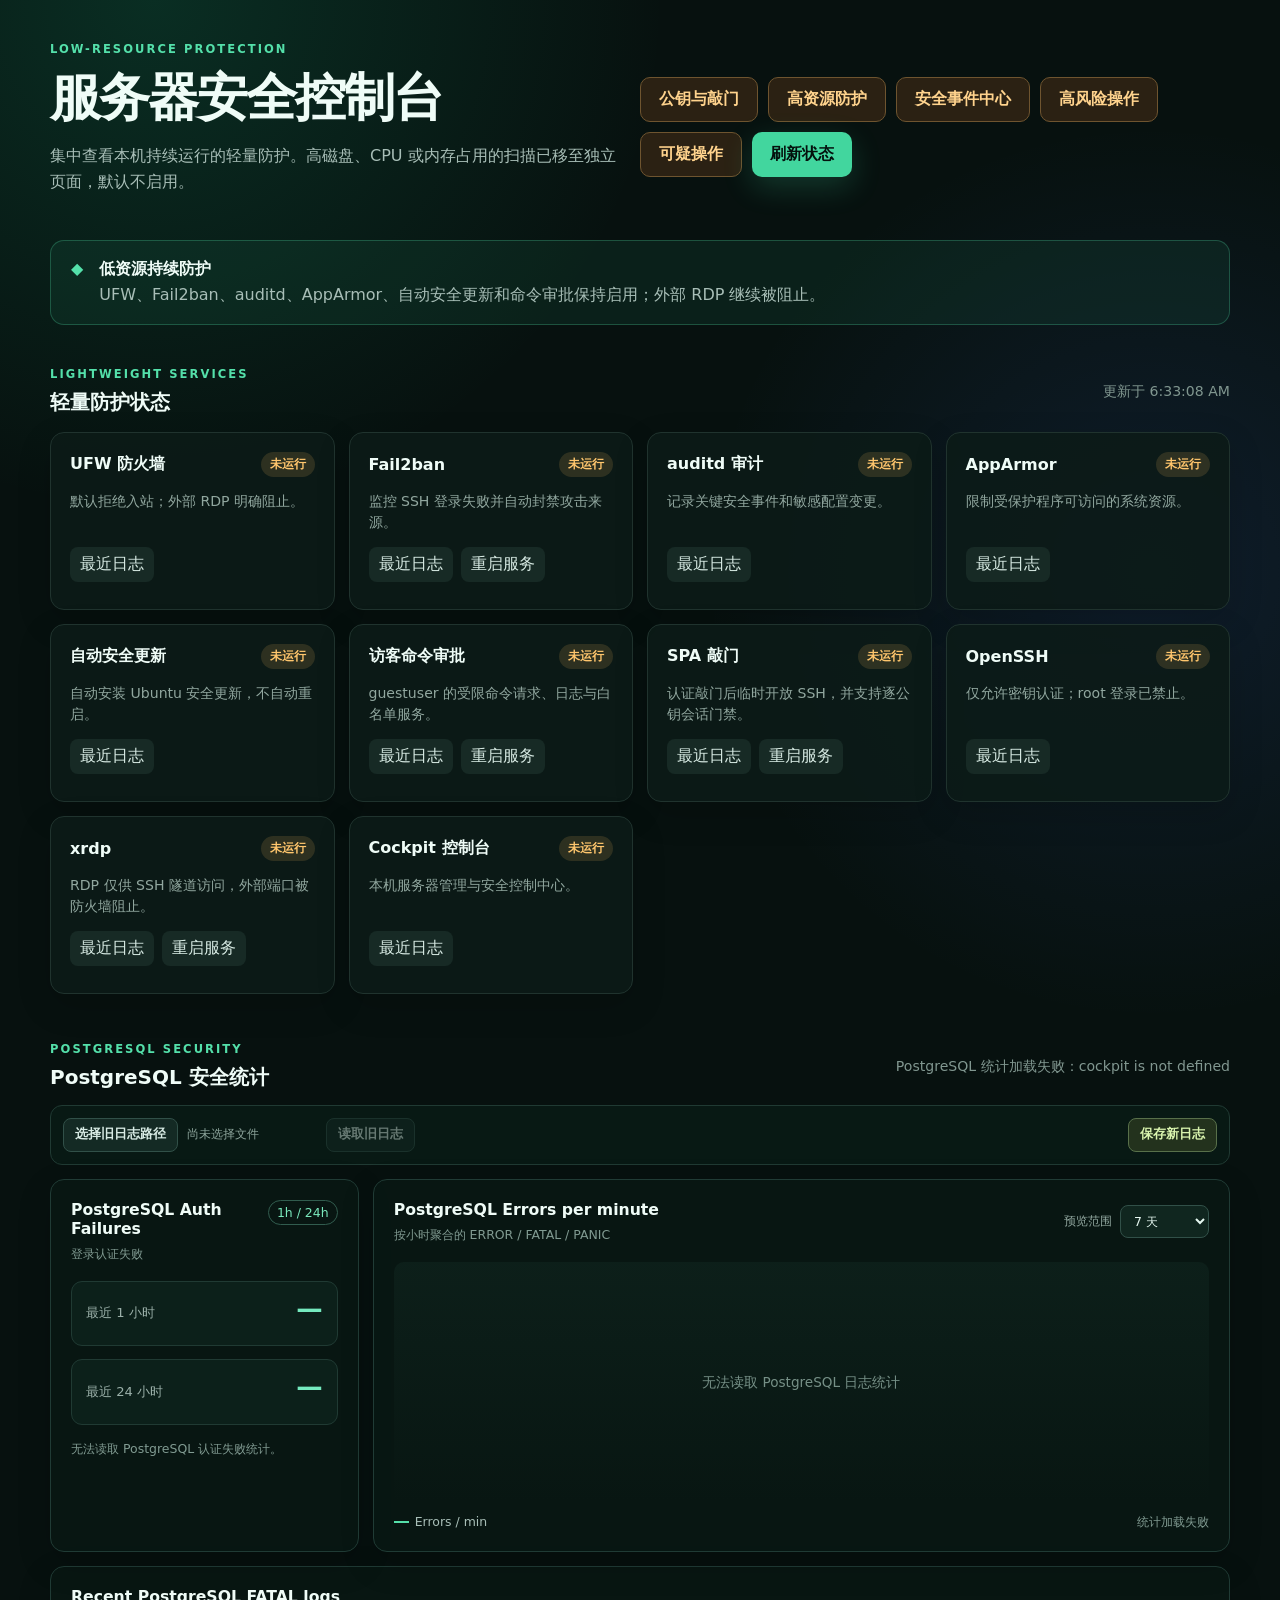
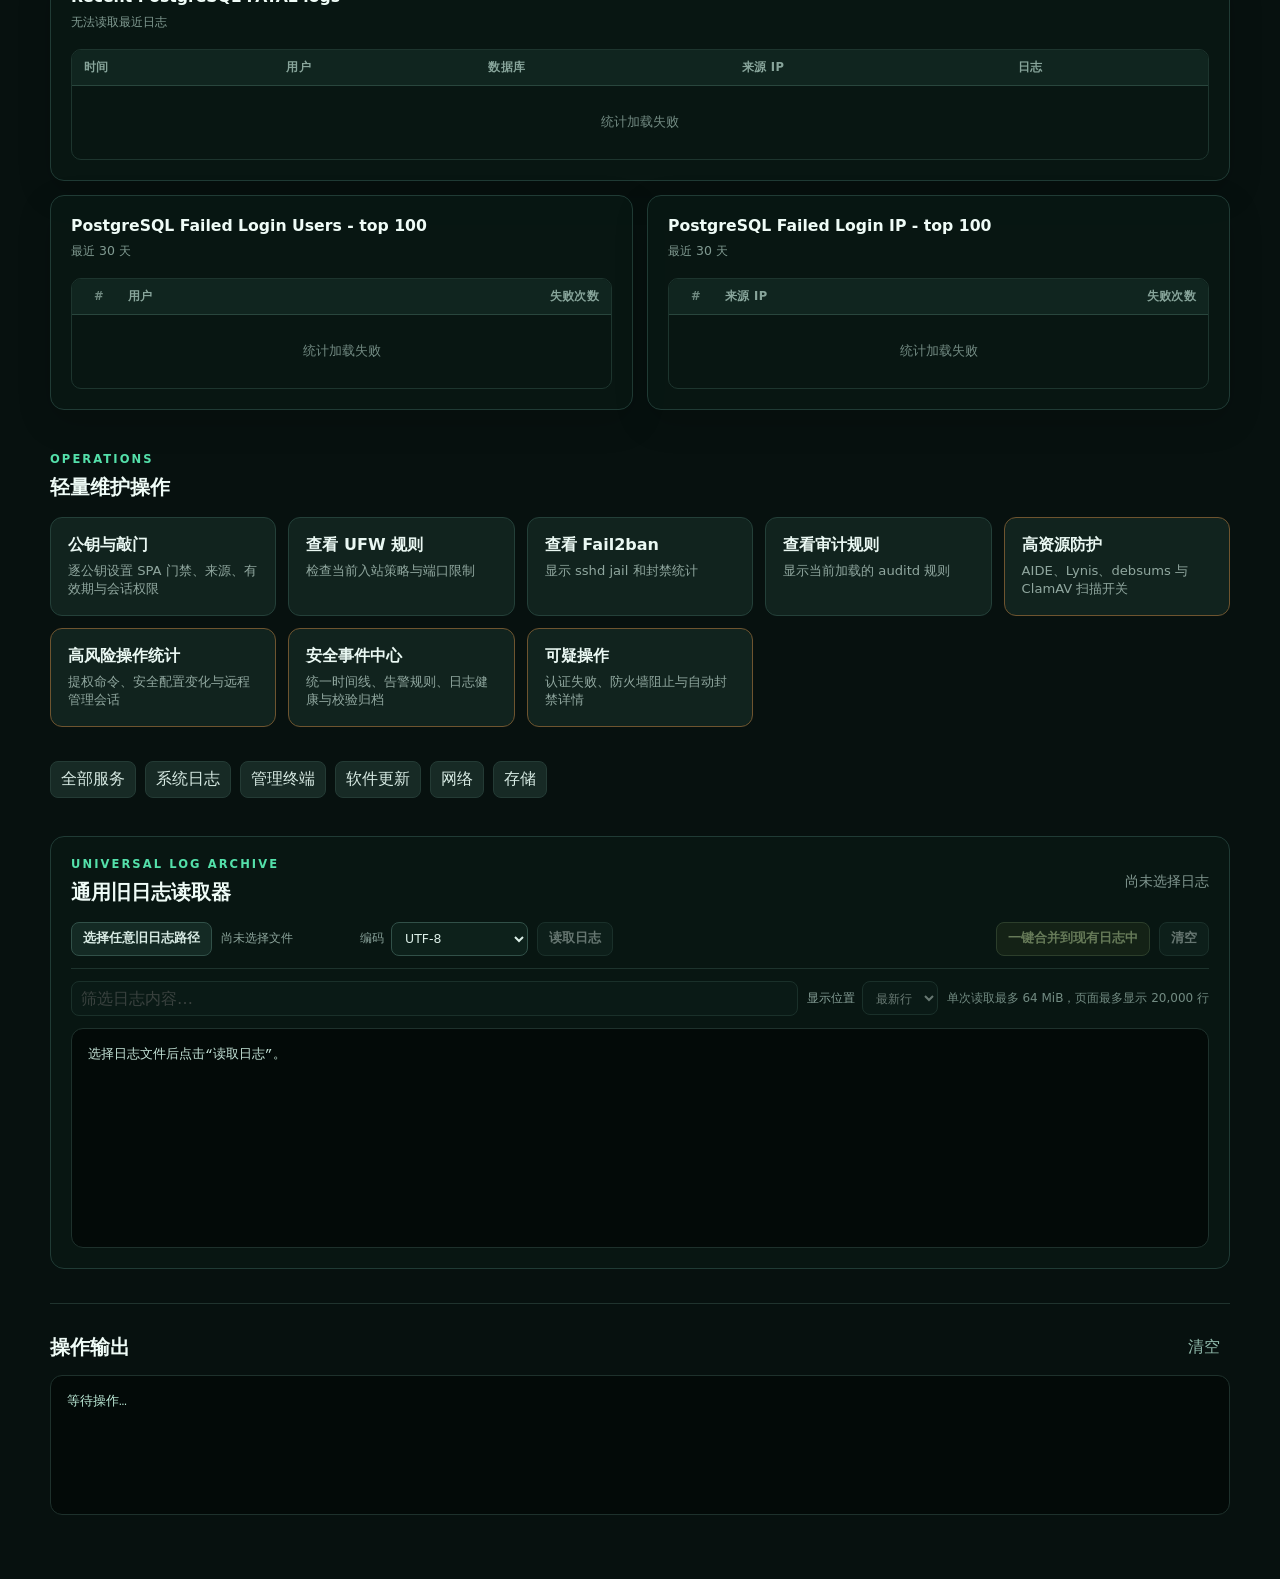
==== security_dashboard/security-dashboard.html @ 41604bf9 "Initial public release of modular security console" ====
<!doctype html>
<html lang="zh-CN">
<head>
  <meta charset="utf-8">
  <meta name="viewport" content="width=device-width, initial-scale=1">
  <title>服务器安全控制台</title>
  <link rel="stylesheet" href="security-dashboard.css">
</head>
<body>
  <main class="page">
    <header class="hero">
      <div>
        <p class="eyebrow">LOW-RESOURCE PROTECTION</p>
        <h1>服务器安全控制台</h1>
        <p class="subtitle">集中查看本机持续运行的轻量防护。高磁盘、CPU 或内存占用的扫描已移至独立页面，默认不启用。</p>
      </div>
      <div class="hero-actions">
        <button class="button secondary" data-jump="/security_keys/security-keys" type="button">公钥与敲门</button>
        <button class="button secondary" data-jump="/security_heavy/security-heavy" type="button">高资源防护</button>
        <button class="button secondary" data-jump="/security_operations/security-center" type="button">安全事件中心</button>
        <button class="button secondary" data-jump="/security_operations/high-risk-operations" type="button">高风险操作</button>
        <button class="button secondary" data-jump="/security_operations/suspicious-operations" type="button">可疑操作</button>
        <button id="refresh" class="button primary" type="button">刷新状态</button>
      </div>
    </header>

    <section class="notice" aria-label="安全摘要">
      <span class="shield">◆</span>
      <div>
        <strong>低资源持续防护</strong>
        <p>UFW、Fail2ban、auditd、AppArmor、自动安全更新和命令审批保持启用；外部 RDP 继续被阻止。</p>
      </div>
    </section>

    <section>
      <div class="section-heading">
        <div>
          <p class="eyebrow">LIGHTWEIGHT SERVICES</p>
          <h2>轻量防护状态</h2>
        </div>
        <span id="updated" class="muted">尚未刷新</span>
      </div>
      <div id="service-grid" class="grid" aria-live="polite"></div>
    </section>

    <section class="postgres-section" aria-labelledby="postgres-title">
      <div class="section-heading">
        <div>
          <p class="eyebrow">POSTGRESQL SECURITY</p>
          <h2 id="postgres-title">PostgreSQL 安全统计</h2>
        </div>
        <span id="postgres-updated" class="muted">正在读取日志…</span>
      </div>

      <div class="postgres-toolbar" aria-label="PostgreSQL 日志文件操作">
        <input id="postgres-log-file" class="visually-hidden" type="file" accept=".log,.txt,.csv,.json,.jsonlog,.gz,text/plain,text/csv,application/json,application/gzip">
        <label for="postgres-log-file" class="toolbar-button">选择旧日志路径</label>
        <span id="postgres-file-name" class="selected-file">尚未选择文件</span>
        <button id="postgres-read-log" class="toolbar-button" type="button" disabled>读取旧日志</button>
        <button id="postgres-live-log" class="toolbar-button" type="button" hidden>返回当前日志</button>
        <button id="postgres-save-log" class="toolbar-button save" type="button">保存新日志</button>
        <span id="postgres-file-status" class="toolbar-status" role="status"></span>
      </div>

      <div class="postgres-overview">
        <article class="postgres-panel auth-panel">
          <div class="panel-heading">
            <div><h3>PostgreSQL Auth Failures</h3><span>登录认证失败</span></div>
            <span class="range-note">1h / 24h</span>
          </div>
          <div class="auth-metrics" aria-live="polite">
            <div class="auth-metric"><span>最近 1 小时</span><strong id="postgres-auth-1h">—</strong><span id="postgres-auth-1h-bar" class="metric-bar"></span></div>
            <div class="auth-metric"><span>最近 24 小时</span><strong id="postgres-auth-24h">—</strong><span id="postgres-auth-24h-bar" class="metric-bar"></span></div>
          </div>
          <p id="postgres-auth-note" class="panel-note">统计 FATAL 级别的认证拒绝记录。</p>
        </article>

        <article class="postgres-panel error-panel">
          <div class="panel-heading chart-heading">
            <div><h3>PostgreSQL Errors per minute</h3><span>按小时聚合的 ERROR / FATAL / PANIC</span></div>
            <label class="range-picker">预览范围
              <select id="postgres-period" aria-label="PostgreSQL 错误图表预览范围">
                <option value="1">1 天</option>
                <option value="3">3 天</option>
                <option value="7" selected>7 天</option>
                <option value="14">14 天</option>
                <option value="30">30 天</option>
              </select>
            </label>
          </div>
          <div id="postgres-error-chart" class="line-chart" role="img" aria-label="PostgreSQL 每分钟错误数小时趋势"></div>
          <div class="chart-legend"><span><i></i>Errors / min</span><span id="postgres-chart-summary">等待数据</span></div>
        </article>
      </div>

      <article class="postgres-panel fatal-panel">
        <div class="panel-heading">
          <div><h3>Recent PostgreSQL FATAL logs</h3><span id="postgres-fatal-count">最近 30 天，最多 100 条</span></div>
        </div>
        <div class="postgres-table-wrap">
          <table class="postgres-table">
            <thead><tr><th>时间</th><th>用户</th><th>数据库</th><th>来源 IP</th><th>日志</th></tr></thead>
            <tbody id="postgres-fatal-rows"><tr><td colspan="5" class="empty-cell">正在读取…</td></tr></tbody>
          </table>
        </div>
      </article>

      <div class="postgres-rankings">
        <article class="postgres-panel ranking-panel">
          <div class="panel-heading"><div><h3>PostgreSQL Failed Login Users - top 100</h3><span>最近 30 天</span></div></div>
          <div class="ranking-table-wrap"><table class="ranking-table"><thead><tr><th>#</th><th>用户</th><th>失败次数</th></tr></thead><tbody id="postgres-user-rows"><tr><td colspan="3" class="empty-cell">正在读取…</td></tr></tbody></table></div>
        </article>
        <article class="postgres-panel ranking-panel">
          <div class="panel-heading"><div><h3>PostgreSQL Failed Login IP - top 100</h3><span>最近 30 天</span></div></div>
          <div class="ranking-table-wrap"><table class="ranking-table"><thead><tr><th>#</th><th>来源 IP</th><th>失败次数</th></tr></thead><tbody id="postgres-ip-rows"><tr><td colspan="3" class="empty-cell">正在读取…</td></tr></tbody></table></div>
        </article>
      </div>
    </section>

    <section class="actions-section">
      <div class="section-heading">
        <div>
          <p class="eyebrow">OPERATIONS</p>
          <h2>轻量维护操作</h2>
        </div>
      </div>
      <div class="action-grid">
        <button class="action" data-jump="/security_keys/security-keys" type="button"><strong>公钥与敲门</strong><span>逐公钥设置 SPA 门禁、来源、有效期与会话权限</span></button>
        <button class="action" data-action="ufw" type="button"><strong>查看 UFW 规则</strong><span>检查当前入站策略与端口限制</span></button>
        <button class="action" data-action="fail2ban" type="button"><strong>查看 Fail2ban</strong><span>显示 sshd jail 和封禁统计</span></button>
        <button class="action" data-action="audit" type="button"><strong>查看审计规则</strong><span>显示当前加载的 auditd 规则</span></button>
        <button class="action warning" data-jump="/security_heavy/security-heavy" type="button"><strong>高资源防护</strong><span>AIDE、Lynis、debsums 与 ClamAV 扫描开关</span></button>
        <button class="action warning" data-jump="/security_operations/high-risk-operations" type="button"><strong>高风险操作统计</strong><span>提权命令、安全配置变化与远程管理会话</span></button>
        <button class="action warning" data-jump="/security_operations/security-center" type="button"><strong>安全事件中心</strong><span>统一时间线、告警规则、日志健康与校验归档</span></button>
        <button class="action warning" data-jump="/security_operations/suspicious-operations" type="button"><strong>可疑操作</strong><span>认证失败、防火墙阻止与自动封禁详情</span></button>
      </div>
    </section>

    <section class="quick-links">
      <button class="link-button" data-jump="/system/services" type="button">全部服务</button>
      <button class="link-button" data-jump="/system/logs" type="button">系统日志</button>
      <button class="link-button" data-jump="/system/terminal" type="button">管理终端</button>
      <button class="link-button" data-jump="/updates" type="button">软件更新</button>
      <button class="link-button" data-jump="/network" type="button">网络</button>
      <button class="link-button" data-jump="/storage" type="button">存储</button>
    </section>

    <section class="archive-reader" aria-labelledby="archive-reader-title">
      <div class="section-heading">
        <div>
          <p class="eyebrow">UNIVERSAL LOG ARCHIVE</p>
          <h2 id="archive-reader-title">通用旧日志读取器</h2>
        </div>
        <span id="archive-log-status" class="muted">尚未选择日志</span>
      </div>
      <div class="archive-toolbar">
        <input id="archive-log-file" class="visually-hidden" type="file">
        <label for="archive-log-file" class="toolbar-button">选择任意旧日志路径</label>
        <span id="archive-file-name" class="selected-file">尚未选择文件</span>
        <label class="archive-option">编码
          <select id="archive-encoding">
            <option value="utf-8" selected>UTF-8</option>
            <option value="gb18030">GB18030 / GBK</option>
          </select>
        </label>
        <button id="archive-read-log" class="toolbar-button" type="button" disabled>读取日志</button>
        <button id="archive-merge-log" class="toolbar-button save" type="button" disabled>一键合并到现有日志中</button>
        <button id="archive-clear-log" class="toolbar-button" type="button" disabled>清空</button>
      </div>
      <div class="archive-filters">
        <input id="archive-search" type="search" placeholder="筛选日志内容…" aria-label="筛选旧日志内容" disabled>
        <label class="archive-option">显示位置
          <select id="archive-position" disabled>
            <option value="tail" selected>最新行</option>
            <option value="head">最早行</option>
          </select>
        </label>
        <span id="archive-result-count">单次读取最多 64 MiB，页面最多显示 20,000 行</span>
      </div>
      <pre id="archive-log-output" class="archive-output">选择日志文件后点击“读取日志”。</pre>
    </section>

    <section class="output-section">
      <div class="section-heading compact">
        <h2>操作输出</h2>
        <button id="clear-output" class="text-button" type="button">清空</button>
      </div>
      <pre id="output">等待操作…</pre>
    </section>
  </main>
  <script src="../base1/cockpit.js"></script>
  <script src="security-dashboard.js"></script>
</body>
</html>
---- security_dashboard/security-dashboard.css ----
:root {
  color-scheme: dark;
  font-family: Inter, "Noto Sans CJK SC", "Noto Sans SC", system-ui, sans-serif;
  background: #07110f;
  color: #effcf7;
}

* { box-sizing: border-box; }
[hidden] { display: none !important; }
body { margin: 0; min-height: 100vh; background: radial-gradient(circle at 12% 0%, rgba(23, 197, 139, 0.16), transparent 32rem), radial-gradient(circle at 90% 18%, rgba(75, 119, 255, 0.12), transparent 28rem), #07110f; }
button { font: inherit; }
.page { width: min(1180px, calc(100% - 32px)); margin: 0 auto; padding: 42px 0 64px; }
.hero, .section-heading, .compact { display: flex; align-items: center; justify-content: space-between; gap: 24px; }
.hero-actions { display: flex; gap: 10px; flex-wrap: wrap; }
h1, h2, p { margin-top: 0; }
h1 { margin-bottom: 10px; font-size: clamp(2rem, 4vw, 3.5rem); letter-spacing: -0.04em; }
h2 { margin-bottom: 0; font-size: 1.25rem; }
.subtitle { max-width: 720px; color: #a8beb7; line-height: 1.65; }
.eyebrow { margin-bottom: 8px; color: #54e0aa; font-size: 0.72rem; font-weight: 800; letter-spacing: 0.18em; }
.muted { color: #819790; font-size: 0.88rem; }
.button, .link-button, .text-button, .card button, .action { border: 0; cursor: pointer; }
.button { padding: 11px 18px; border-radius: 10px; font-weight: 750; }
.primary { background: #42d69e; color: #04110d; box-shadow: 0 10px 30px rgba(66, 214, 158, 0.2); }
.primary:hover { background: #69e7b7; }
.secondary { border: 1px solid #6e542f; background: #2b2113; color: #ffd38d; }
.notice { display: flex; gap: 16px; margin: 28px 0 42px; padding: 18px 20px; border: 1px solid rgba(84, 224, 170, 0.26); border-radius: 14px; background: rgba(28, 94, 72, 0.2); }
.notice p { margin: 5px 0 0; color: #a8beb7; }
.shield { color: #54e0aa; }
.section-heading { margin-bottom: 16px; }
.grid { display: grid; grid-template-columns: repeat(auto-fit, minmax(245px, 1fr)); gap: 14px; }
.card { min-height: 178px; padding: 19px; border: 1px solid #20332e; border-radius: 14px; background: rgba(12, 27, 23, 0.88); box-shadow: 0 12px 34px rgba(0, 0, 0, 0.16); }
.card-top { display: flex; align-items: center; justify-content: space-between; gap: 12px; }
.card h3 { margin: 0; font-size: 1rem; }
.card p { min-height: 42px; margin: 14px 0; color: #91a79f; font-size: 0.88rem; line-height: 1.5; }
.badge { padding: 4px 9px; border-radius: 999px; font-size: 0.75rem; font-weight: 800; }
.badge.active { background: rgba(66, 214, 158, 0.15); color: #68e8b8; }
.badge.inactive { background: rgba(255, 190, 92, 0.14); color: #ffc66d; }
.badge.failed { background: rgba(255, 91, 115, 0.14); color: #ff8698; }
.badge.loading { background: rgba(142, 164, 255, 0.14); color: #aab8ff; }
.card-actions { display: flex; gap: 8px; flex-wrap: wrap; }
.card button, .link-button, .text-button { padding: 7px 10px; border-radius: 8px; background: #172a25; color: #d8ebe4; }
.card button:hover, .link-button:hover { background: #213c34; }
.postgres-section { margin-top: 48px; }
.postgres-toolbar { display: flex; align-items: center; gap: 9px; flex-wrap: wrap; margin: -2px 0 14px; padding: 12px; border: 1px solid #203a33; border-radius: 12px; background: rgba(9, 28, 23, 0.72); }
.visually-hidden { position: absolute !important; width: 1px; height: 1px; padding: 0; overflow: hidden; clip: rect(0, 0, 0, 0); white-space: nowrap; border: 0; }
.toolbar-button { display: inline-flex; align-items: center; justify-content: center; min-height: 34px; padding: 7px 11px; border: 1px solid #315048; border-radius: 8px; background: #142a24; color: #d8ebe4; cursor: pointer; font-size: 0.8rem; font-weight: 700; }
.toolbar-button:hover { border-color: #4c8d78; background: #1a352d; }
.toolbar-button:focus-visible { outline: 2px solid #54e0aa; outline-offset: 2px; }
.toolbar-button:disabled { cursor: not-allowed; opacity: 0.45; }
.toolbar-button.save { margin-left: auto; border-color: #58704a; background: #23321d; color: #d9f4ae; }
.selected-file { min-width: 130px; max-width: 260px; overflow: hidden; color: #8da59c; font-size: 0.78rem; text-overflow: ellipsis; white-space: nowrap; }
.toolbar-status { flex-basis: 100%; color: #82a296; font-size: 0.76rem; }
.toolbar-status:empty { display: none; }
.postgres-overview { display: grid; grid-template-columns: minmax(250px, 0.72fr) minmax(0, 2fr); gap: 14px; }
.postgres-panel { min-width: 0; padding: 20px; border: 1px solid #203b35; border-radius: 14px; background: rgba(8, 23, 19, 0.92); box-shadow: 0 12px 34px rgba(0, 0, 0, 0.16); }
.panel-heading { display: flex; align-items: flex-start; justify-content: space-between; gap: 16px; margin-bottom: 18px; }
.panel-heading h3 { margin: 0 0 5px; color: #effcf7; font-size: 0.98rem; }
.panel-heading span, .panel-note, .chart-legend { color: #819b92; font-size: 0.78rem; }
.range-note { padding: 4px 8px; border: 1px solid #315c4e; border-radius: 999px; color: #7ae8bc !important; white-space: nowrap; }
.auth-metrics { display: grid; gap: 13px; }
.auth-metric { position: relative; display: grid; grid-template-columns: 1fr auto; align-items: end; gap: 6px 14px; padding: 14px; overflow: hidden; border: 1px solid #203a33; border-radius: 11px; background: #0c201a; }
.auth-metric > span:first-child { color: #9bb0a9; font-size: 0.82rem; }
.auth-metric strong { color: #75eabf; font-size: 1.65rem; line-height: 1; font-variant-numeric: tabular-nums; }
.metric-bar { grid-column: 1 / -1; display: block; width: 0; height: 3px; border-radius: 99px; background: linear-gradient(90deg, #42d69e, #6f8eff); transition: width 300ms ease; }
.panel-note { margin: 15px 0 0; line-height: 1.45; }
.chart-heading { align-items: center; }
.range-picker { display: flex; align-items: center; gap: 8px; color: #91a79f; font-size: 0.78rem; white-space: nowrap; }
.range-picker select { padding: 7px 26px 7px 9px; border: 1px solid #315048; border-radius: 8px; outline: none; background: #10261f; color: #e5f7f0; font: inherit; }
.range-picker select:focus { border-color: #50d6a3; }
.line-chart { min-height: 242px; overflow: hidden; border-radius: 10px; background: linear-gradient(180deg, rgba(41, 86, 72, 0.14), transparent); }
.line-chart svg { display: block; width: 100%; height: 242px; overflow: visible; }
.line-chart .grid-line { stroke: #264139; stroke-width: 1; vector-effect: non-scaling-stroke; }
.line-chart .axis-label { fill: #769087; font-size: 11px; }
.line-chart .area { fill: url(#postgres-area-gradient); }
.line-chart .trend { fill: none; stroke: #55dfa9; stroke-width: 2; vector-effect: non-scaling-stroke; }
.line-chart .focus-line { display: none; stroke: #718e84; stroke-width: 1; stroke-dasharray: 3 3; vector-effect: non-scaling-stroke; }
.line-chart .focus-dot { display: none; fill: #07110f; stroke: #74edbe; stroke-width: 2; vector-effect: non-scaling-stroke; }
.line-chart .chart-hitbox { fill: transparent; cursor: crosshair; }
.line-chart .chart-tooltip { position: fixed; z-index: 10; pointer-events: none; padding: 7px 9px; border: 1px solid #34584e; border-radius: 7px; background: #06100d; color: #dff7ee; box-shadow: 0 8px 24px rgba(0, 0, 0, 0.36); font-size: 0.75rem; white-space: nowrap; }
.line-chart .empty-chart { display: grid; place-items: center; min-height: 242px; color: #769087; font-size: 0.85rem; }
.chart-legend { display: flex; justify-content: space-between; gap: 12px; margin-top: 10px; }
.chart-legend span:first-child { color: #a8beb7; }
.chart-legend i { display: inline-block; width: 15px; height: 2px; margin: 0 6px 3px 0; background: #55dfa9; }
.fatal-panel { margin-top: 14px; }
.postgres-table-wrap, .ranking-table-wrap { overflow: auto; border: 1px solid #1d352e; border-radius: 10px; }
.postgres-table-wrap { max-height: 390px; }
.ranking-table-wrap { max-height: 420px; }
.postgres-table, .ranking-table { width: 100%; border-collapse: collapse; color: #dcefe8; font-size: 0.8rem; }
.postgres-table th, .ranking-table th { position: sticky; top: 0; z-index: 1; padding: 10px 12px; border-bottom: 1px solid #29463d; background: #10251f; color: #88a59b; text-align: left; font-size: 0.72rem; letter-spacing: 0.03em; }
.postgres-table td, .ranking-table td { padding: 10px 12px; border-bottom: 1px solid #172c26; vertical-align: top; }
.postgres-table tr:last-child td, .ranking-table tr:last-child td { border-bottom: 0; }
.postgres-table td:first-child { min-width: 152px; color: #92aaa1; white-space: nowrap; font-variant-numeric: tabular-nums; }
.postgres-table td:nth-child(2), .postgres-table td:nth-child(3), .postgres-table td:nth-child(4) { max-width: 170px; overflow: hidden; text-overflow: ellipsis; white-space: nowrap; }
.postgres-table .log-message { min-width: 320px; color: #bcd1ca; line-height: 1.45; word-break: break-word; }
.postgres-rankings { display: grid; grid-template-columns: repeat(2, minmax(0, 1fr)); gap: 14px; margin-top: 14px; }
.ranking-table th:first-child, .ranking-table td:first-child { width: 44px; color: #708a81; text-align: right; font-variant-numeric: tabular-nums; }
.ranking-table th:last-child, .ranking-table td:last-child { width: 100px; text-align: right; font-variant-numeric: tabular-nums; }
.ranking-table td:nth-child(2) { max-width: 300px; overflow: hidden; text-overflow: ellipsis; white-space: nowrap; }
.empty-cell { padding: 28px 12px !important; color: #728a82 !important; text-align: center !important; }
.actions-section { margin-top: 42px; }
.action-grid { display: grid; grid-template-columns: repeat(auto-fit, minmax(220px, 1fr)); gap: 12px; }
.action { display: flex; flex-direction: column; gap: 6px; padding: 17px; text-align: left; border: 1px solid #244039; border-radius: 12px; background: #11231e; color: #eaf8f3; }
.action span { color: #90a79f; font-size: 0.82rem; }
.action:hover { transform: translateY(-1px); border-color: #4b9b7f; }
.action.warning { border-color: #6e542f; }
.quick-links { display: flex; gap: 9px; flex-wrap: wrap; margin: 34px 0; }
.link-button { border: 1px solid #243b35; }
.archive-reader { margin: 38px 0 34px; padding: 20px; border: 1px solid #203b35; border-radius: 14px; background: rgba(8, 23, 19, 0.9); }
.archive-toolbar, .archive-filters { display: flex; align-items: center; gap: 9px; flex-wrap: wrap; }
.archive-toolbar { padding-bottom: 12px; border-bottom: 1px solid #1d332d; }
.archive-filters { padding: 12px 0; }
.archive-option { display: flex; align-items: center; gap: 7px; color: #88a199; font-size: 0.78rem; white-space: nowrap; }
.archive-option select, .archive-filters input { min-height: 34px; padding: 7px 9px; border: 1px solid #315048; border-radius: 8px; outline: none; background: #0d211b; color: #dcefe8; font: inherit; }
.archive-option select:focus, .archive-filters input:focus { border-color: #50d6a3; }
.archive-filters input { flex: 1; min-width: 210px; }
.archive-filters input:disabled, .archive-option select:disabled { opacity: 0.45; }
#archive-result-count { color: #728b82; font-size: 0.75rem; }
.archive-output { min-height: 220px; max-height: 600px; color: #c5e4d8; line-height: 1.5; tab-size: 4; }
.output-section { border-top: 1px solid #20332e; padding-top: 26px; }
.compact { margin-bottom: 10px; }
.text-button { color: #8fb9aa; background: transparent; }
pre { min-height: 140px; max-height: 360px; overflow: auto; margin: 0; padding: 16px; border: 1px solid #1e312c; border-radius: 12px; background: #030a08; color: #bdebd8; white-space: pre-wrap; word-break: break-word; }
button:disabled { cursor: wait; opacity: 0.55; }
@media (max-width: 820px) { .postgres-overview, .postgres-rankings { grid-template-columns: 1fr; } }
@media (max-width: 640px) { .page { width: min(100% - 22px, 1180px); padding-top: 24px; } .hero { align-items: flex-start; flex-direction: column; } .hero-actions, .hero .button { width: 100%; } .hero .button { flex: 1; } .chart-heading { align-items: flex-start; flex-direction: column; } .postgres-panel { padding: 15px; } .postgres-table-wrap { max-height: 440px; } .postgres-toolbar { align-items: stretch; } .toolbar-button { flex: 1; } .toolbar-button.save { margin-left: 0; } .selected-file { flex-basis: 100%; max-width: none; order: -1; } .archive-reader { padding: 15px; } .archive-toolbar { align-items: stretch; } .archive-toolbar .selected-file { flex-basis: 100%; } .archive-filters input { flex-basis: 100%; } }
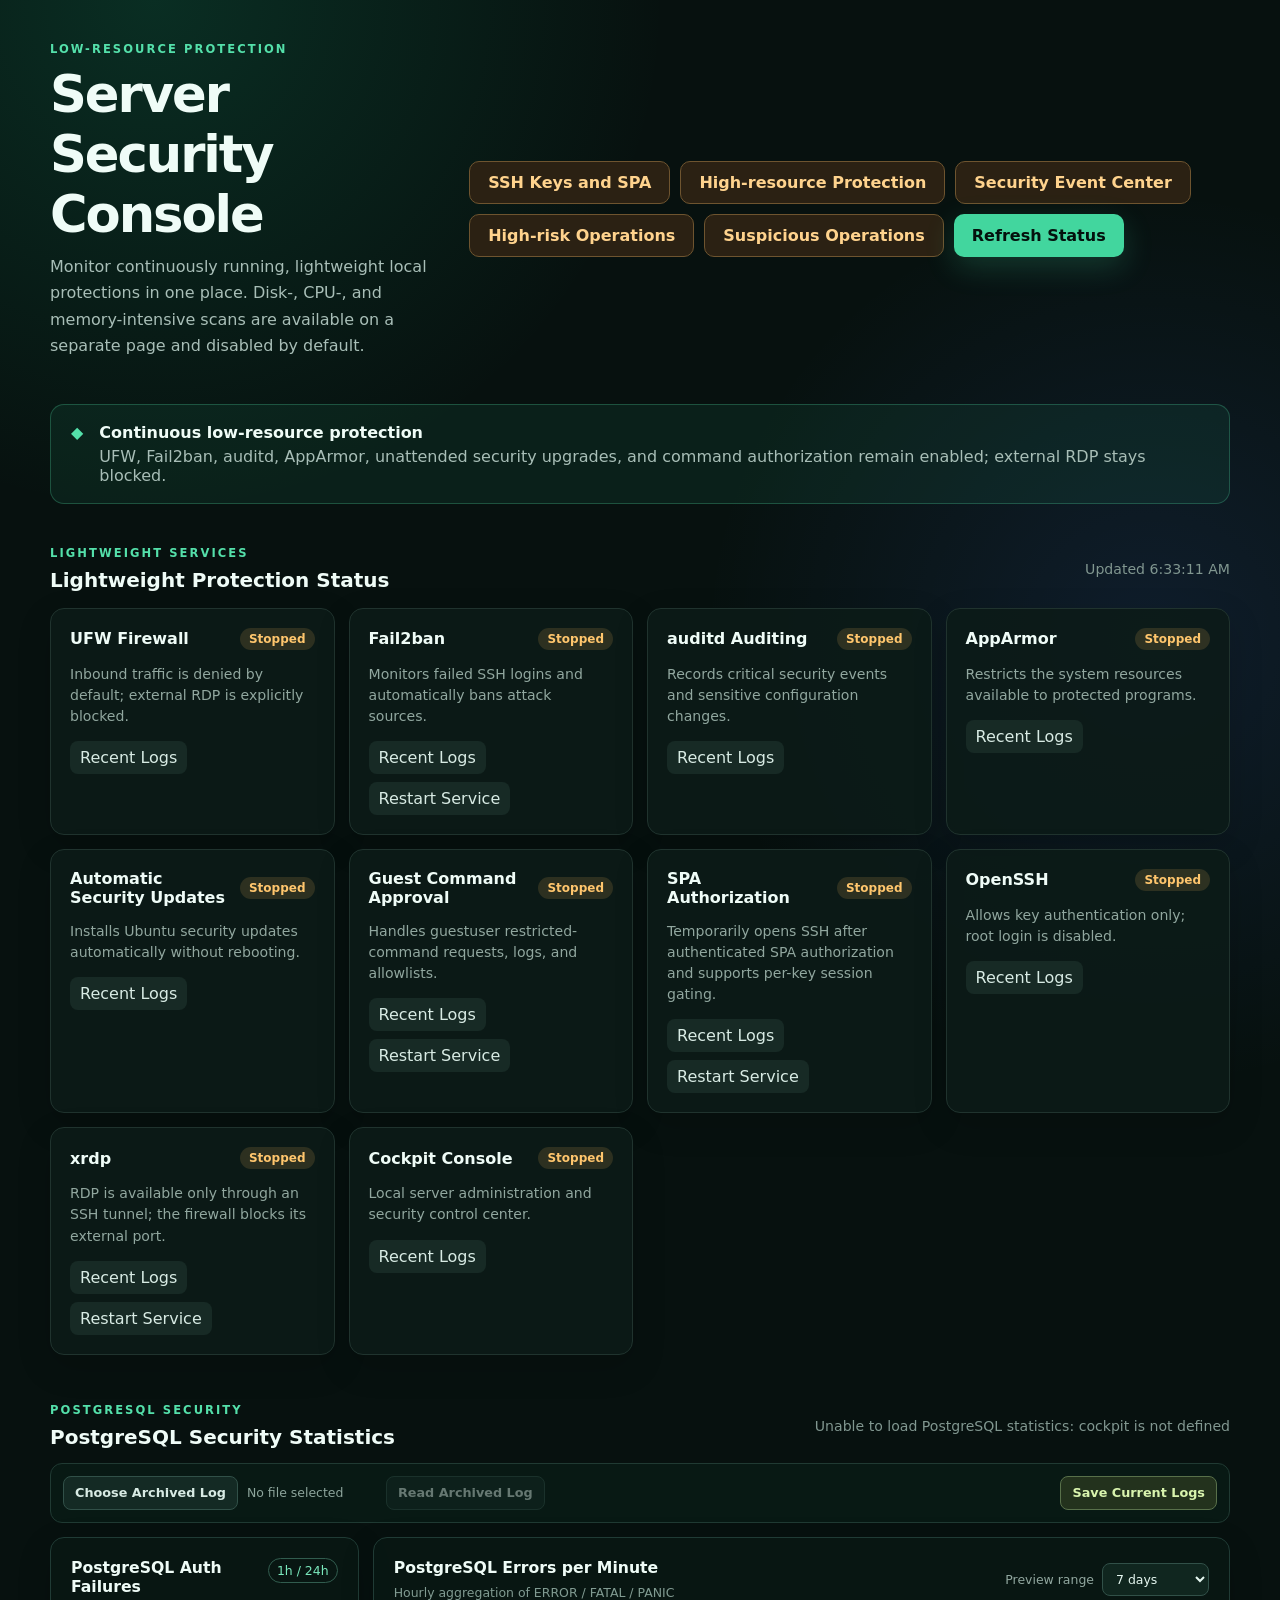
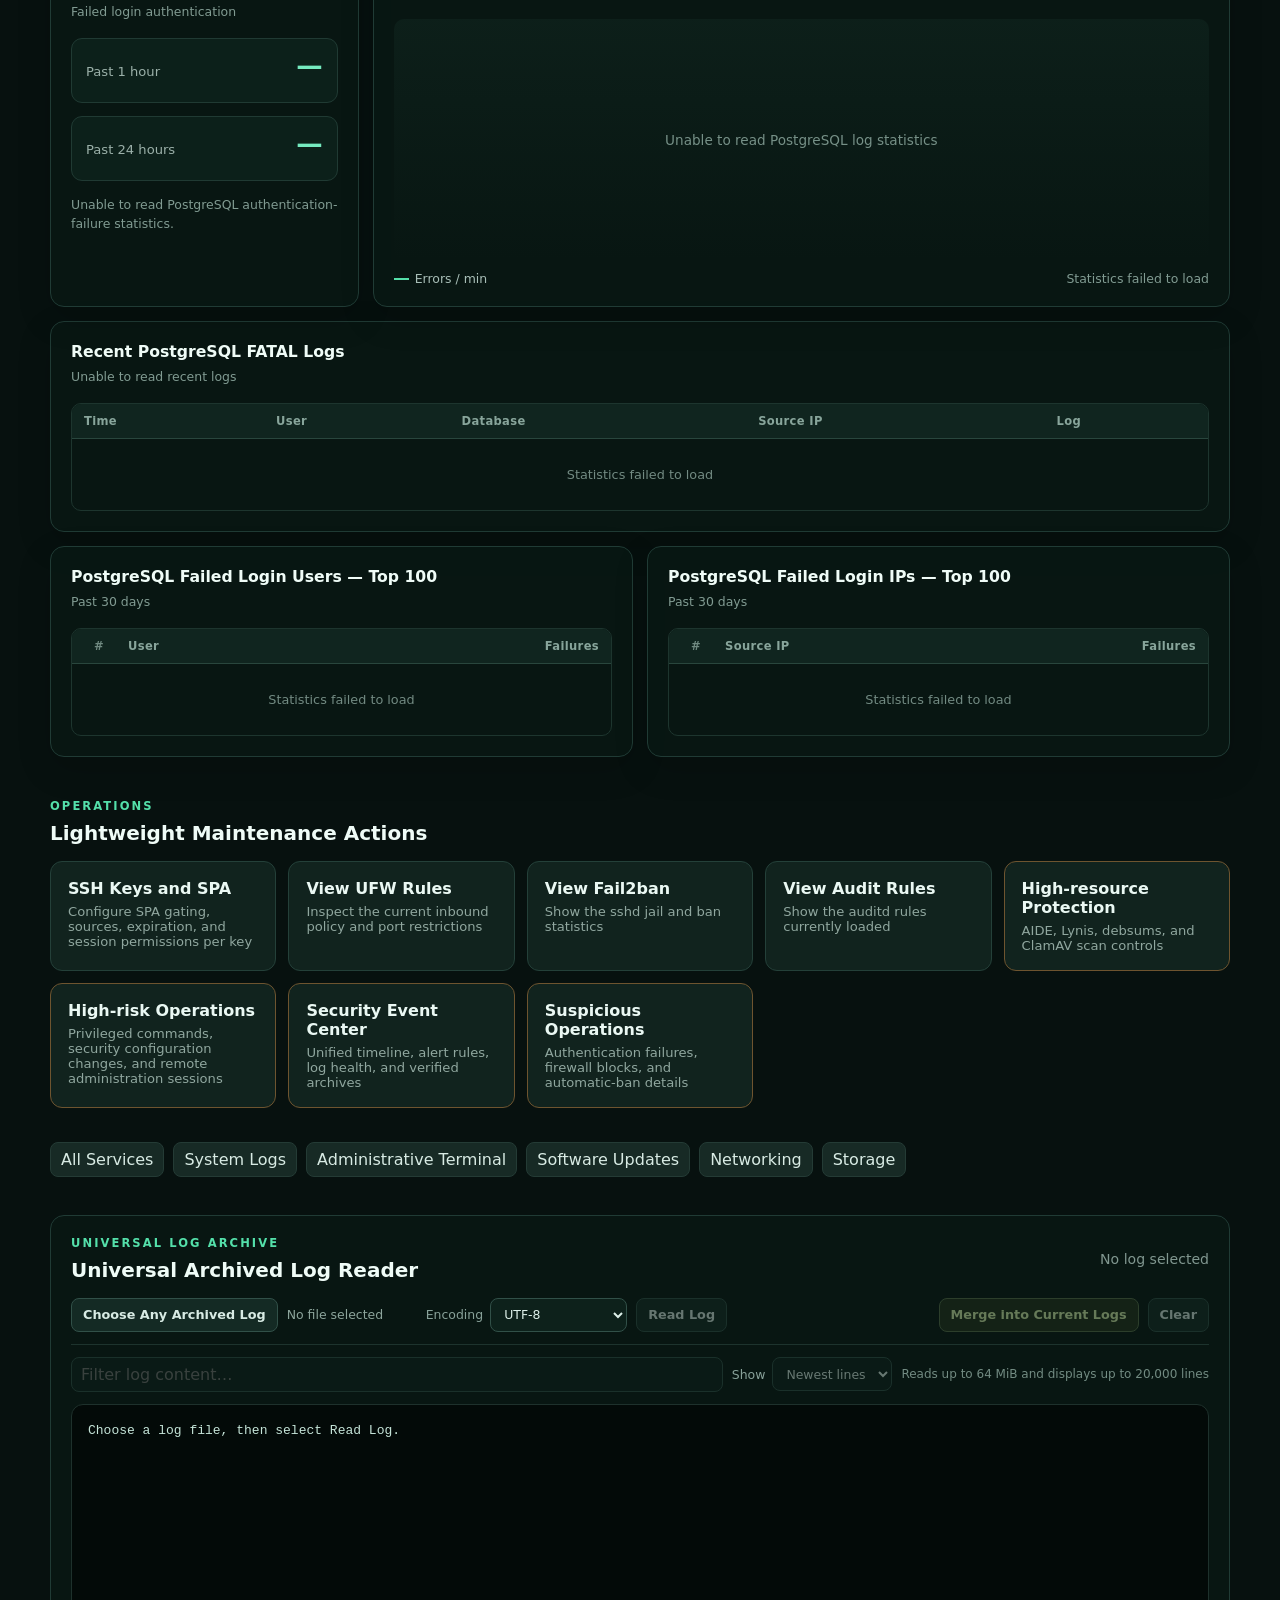
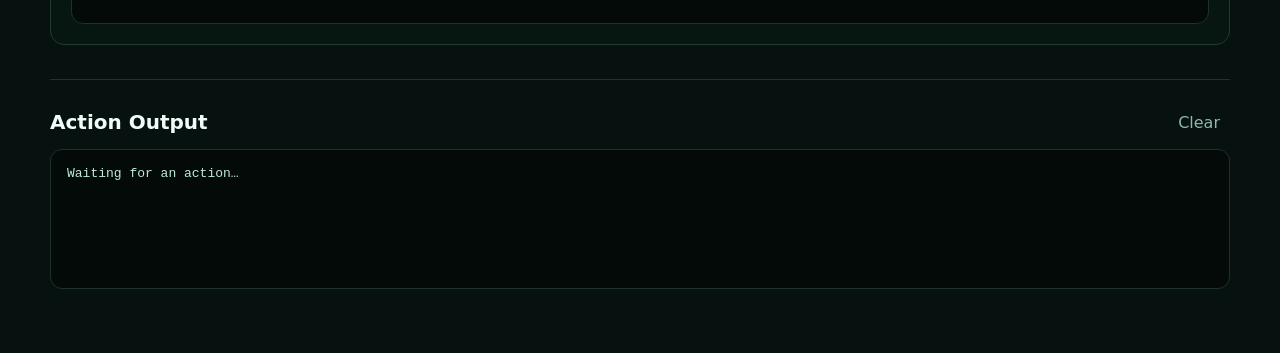
==== commit 378b60ff: "Release complete English interface" ====
--- a/security_dashboard/security-dashboard.html
+++ b/security_dashboard/security-dashboard.html
@@ -1,9 +1,9 @@
 <!doctype html>
-<html lang="zh-CN">
+<html lang="en">
 <head>
   <meta charset="utf-8">
   <meta name="viewport" content="width=device-width, initial-scale=1">
-  <title>服务器安全控制台</title>
+  <title>Server Security Console</title>
   <link rel="stylesheet" href="security-dashboard.css">
 </head>
 <body>
@@ -11,24 +11,24 @@
     <header class="hero">
       <div>
         <p class="eyebrow">LOW-RESOURCE PROTECTION</p>
-        <h1>服务器安全控制台</h1>
-        <p class="subtitle">集中查看本机持续运行的轻量防护。高磁盘、CPU 或内存占用的扫描已移至独立页面，默认不启用。</p>
+        <h1>Server Security Console</h1>
+        <p class="subtitle">Monitor continuously running, lightweight local protections in one place. Disk-, CPU-, and memory-intensive scans are available on a separate page and disabled by default.</p>
       </div>
       <div class="hero-actions">
-        <button class="button secondary" data-jump="/security_keys/security-keys" type="button">公钥与敲门</button>
-        <button class="button secondary" data-jump="/security_heavy/security-heavy" type="button">高资源防护</button>
-        <button class="button secondary" data-jump="/security_operations/security-center" type="button">安全事件中心</button>
-        <button class="button secondary" data-jump="/security_operations/high-risk-operations" type="button">高风险操作</button>
-        <button class="button secondary" data-jump="/security_operations/suspicious-operations" type="button">可疑操作</button>
-        <button id="refresh" class="button primary" type="button">刷新状态</button>
+        <button class="button secondary" data-jump="/security_keys/security-keys" type="button">SSH Keys and SPA</button>
+        <button class="button secondary" data-jump="/security_heavy/security-heavy" type="button">High-resource Protection</button>
+        <button class="button secondary" data-jump="/security_operations/security-center" type="button">Security Event Center</button>
+        <button class="button secondary" data-jump="/security_operations/high-risk-operations" type="button">High-risk Operations</button>
+        <button class="button secondary" data-jump="/security_operations/suspicious-operations" type="button">Suspicious Operations</button>
+        <button id="refresh" class="button primary" type="button">Refresh Status</button>
       </div>
     </header>
 
-    <section class="notice" aria-label="安全摘要">
+    <section class="notice" aria-label="Security summary">
       <span class="shield">◆</span>
       <div>
-        <strong>低资源持续防护</strong>
-        <p>UFW、Fail2ban、auditd、AppArmor、自动安全更新和命令审批保持启用；外部 RDP 继续被阻止。</p>
+        <strong>Continuous low-resource protection</strong>
+        <p>UFW, Fail2ban, auditd, AppArmor, unattended security upgrades, and command authorization remain enabled; external RDP stays blocked.</p>
       </div>
     </section>
 
@@ -36,9 +36,9 @@
       <div class="section-heading">
         <div>
           <p class="eyebrow">LIGHTWEIGHT SERVICES</p>
-          <h2>轻量防护状态</h2>
+          <h2>Lightweight Protection Status</h2>
         </div>
-        <span id="updated" class="muted">尚未刷新</span>
+        <span id="updated" class="muted">Not refreshed yet</span>
       </div>
       <div id="service-grid" class="grid" aria-live="polite"></div>
     </section>
@@ -47,72 +47,72 @@
       <div class="section-heading">
         <div>
           <p class="eyebrow">POSTGRESQL SECURITY</p>
-          <h2 id="postgres-title">PostgreSQL 安全统计</h2>
+          <h2 id="postgres-title">PostgreSQL Security Statistics</h2>
         </div>
-        <span id="postgres-updated" class="muted">正在读取日志…</span>
+        <span id="postgres-updated" class="muted">Reading logs…</span>
       </div>
 
-      <div class="postgres-toolbar" aria-label="PostgreSQL 日志文件操作">
+      <div class="postgres-toolbar" aria-label="PostgreSQL log-file actions">
         <input id="postgres-log-file" class="visually-hidden" type="file" accept=".log,.txt,.csv,.json,.jsonlog,.gz,text/plain,text/csv,application/json,application/gzip">
-        <label for="postgres-log-file" class="toolbar-button">选择旧日志路径</label>
-        <span id="postgres-file-name" class="selected-file">尚未选择文件</span>
-        <button id="postgres-read-log" class="toolbar-button" type="button" disabled>读取旧日志</button>
-        <button id="postgres-live-log" class="toolbar-button" type="button" hidden>返回当前日志</button>
-        <button id="postgres-save-log" class="toolbar-button save" type="button">保存新日志</button>
+        <label for="postgres-log-file" class="toolbar-button">Choose Archived Log</label>
+        <span id="postgres-file-name" class="selected-file">No file selected</span>
+        <button id="postgres-read-log" class="toolbar-button" type="button" disabled>Read Archived Log</button>
+        <button id="postgres-live-log" class="toolbar-button" type="button" hidden>Return to Live Logs</button>
+        <button id="postgres-save-log" class="toolbar-button save" type="button">Save Current Logs</button>
         <span id="postgres-file-status" class="toolbar-status" role="status"></span>
       </div>
 
       <div class="postgres-overview">
         <article class="postgres-panel auth-panel">
           <div class="panel-heading">
-            <div><h3>PostgreSQL Auth Failures</h3><span>登录认证失败</span></div>
+            <div><h3>PostgreSQL Auth Failures</h3><span>Failed login authentication</span></div>
             <span class="range-note">1h / 24h</span>
           </div>
           <div class="auth-metrics" aria-live="polite">
-            <div class="auth-metric"><span>最近 1 小时</span><strong id="postgres-auth-1h">—</strong><span id="postgres-auth-1h-bar" class="metric-bar"></span></div>
-            <div class="auth-metric"><span>最近 24 小时</span><strong id="postgres-auth-24h">—</strong><span id="postgres-auth-24h-bar" class="metric-bar"></span></div>
+            <div class="auth-metric"><span>Past 1 hour</span><strong id="postgres-auth-1h">—</strong><span id="postgres-auth-1h-bar" class="metric-bar"></span></div>
+            <div class="auth-metric"><span>Past 24 hours</span><strong id="postgres-auth-24h">—</strong><span id="postgres-auth-24h-bar" class="metric-bar"></span></div>
           </div>
-          <p id="postgres-auth-note" class="panel-note">统计 FATAL 级别的认证拒绝记录。</p>
+          <p id="postgres-auth-note" class="panel-note">Counts FATAL-level authentication rejections.</p>
         </article>
 
         <article class="postgres-panel error-panel">
           <div class="panel-heading chart-heading">
-            <div><h3>PostgreSQL Errors per minute</h3><span>按小时聚合的 ERROR / FATAL / PANIC</span></div>
-            <label class="range-picker">预览范围
-              <select id="postgres-period" aria-label="PostgreSQL 错误图表预览范围">
-                <option value="1">1 天</option>
-                <option value="3">3 天</option>
-                <option value="7" selected>7 天</option>
-                <option value="14">14 天</option>
-                <option value="30">30 天</option>
+            <div><h3>PostgreSQL Errors per Minute</h3><span>Hourly aggregation of ERROR / FATAL / PANIC</span></div>
+            <label class="range-picker">Preview range
+              <select id="postgres-period" aria-label="PostgreSQL error-chart preview range">
+                <option value="1">1 day</option>
+                <option value="3">3 days</option>
+                <option value="7" selected>7 days</option>
+                <option value="14">14 days</option>
+                <option value="30">30 days</option>
               </select>
             </label>
           </div>
-          <div id="postgres-error-chart" class="line-chart" role="img" aria-label="PostgreSQL 每分钟错误数小时趋势"></div>
-          <div class="chart-legend"><span><i></i>Errors / min</span><span id="postgres-chart-summary">等待数据</span></div>
+          <div id="postgres-error-chart" class="line-chart" role="img" aria-label="Hourly PostgreSQL errors-per-minute trend"></div>
+          <div class="chart-legend"><span><i></i>Errors / min</span><span id="postgres-chart-summary">Waiting for data</span></div>
         </article>
       </div>
 
       <article class="postgres-panel fatal-panel">
         <div class="panel-heading">
-          <div><h3>Recent PostgreSQL FATAL logs</h3><span id="postgres-fatal-count">最近 30 天，最多 100 条</span></div>
+          <div><h3>Recent PostgreSQL FATAL Logs</h3><span id="postgres-fatal-count">Past 30 days, up to 100 records</span></div>
         </div>
         <div class="postgres-table-wrap">
           <table class="postgres-table">
-            <thead><tr><th>时间</th><th>用户</th><th>数据库</th><th>来源 IP</th><th>日志</th></tr></thead>
-            <tbody id="postgres-fatal-rows"><tr><td colspan="5" class="empty-cell">正在读取…</td></tr></tbody>
+            <thead><tr><th>Time</th><th>User</th><th>Database</th><th>Source IP</th><th>Log</th></tr></thead>
+            <tbody id="postgres-fatal-rows"><tr><td colspan="5" class="empty-cell">Loading…</td></tr></tbody>
           </table>
         </div>
       </article>
 
       <div class="postgres-rankings">
         <article class="postgres-panel ranking-panel">
-          <div class="panel-heading"><div><h3>PostgreSQL Failed Login Users - top 100</h3><span>最近 30 天</span></div></div>
-          <div class="ranking-table-wrap"><table class="ranking-table"><thead><tr><th>#</th><th>用户</th><th>失败次数</th></tr></thead><tbody id="postgres-user-rows"><tr><td colspan="3" class="empty-cell">正在读取…</td></tr></tbody></table></div>
+          <div class="panel-heading"><div><h3>PostgreSQL Failed Login Users — Top 100</h3><span>Past 30 days</span></div></div>
+          <div class="ranking-table-wrap"><table class="ranking-table"><thead><tr><th>#</th><th>User</th><th>Failures</th></tr></thead><tbody id="postgres-user-rows"><tr><td colspan="3" class="empty-cell">Loading…</td></tr></tbody></table></div>
         </article>
         <article class="postgres-panel ranking-panel">
-          <div class="panel-heading"><div><h3>PostgreSQL Failed Login IP - top 100</h3><span>最近 30 天</span></div></div>
-          <div class="ranking-table-wrap"><table class="ranking-table"><thead><tr><th>#</th><th>来源 IP</th><th>失败次数</th></tr></thead><tbody id="postgres-ip-rows"><tr><td colspan="3" class="empty-cell">正在读取…</td></tr></tbody></table></div>
+          <div class="panel-heading"><div><h3>PostgreSQL Failed Login IPs — Top 100</h3><span>Past 30 days</span></div></div>
+          <div class="ranking-table-wrap"><table class="ranking-table"><thead><tr><th>#</th><th>Source IP</th><th>Failures</th></tr></thead><tbody id="postgres-ip-rows"><tr><td colspan="3" class="empty-cell">Loading…</td></tr></tbody></table></div>
         </article>
       </div>
     </section>
@@ -121,71 +121,71 @@
       <div class="section-heading">
         <div>
           <p class="eyebrow">OPERATIONS</p>
-          <h2>轻量维护操作</h2>
+          <h2>Lightweight Maintenance Actions</h2>
         </div>
       </div>
       <div class="action-grid">
-        <button class="action" data-jump="/security_keys/security-keys" type="button"><strong>公钥与敲门</strong><span>逐公钥设置 SPA 门禁、来源、有效期与会话权限</span></button>
-        <button class="action" data-action="ufw" type="button"><strong>查看 UFW 规则</strong><span>检查当前入站策略与端口限制</span></button>
-        <button class="action" data-action="fail2ban" type="button"><strong>查看 Fail2ban</strong><span>显示 sshd jail 和封禁统计</span></button>
-        <button class="action" data-action="audit" type="button"><strong>查看审计规则</strong><span>显示当前加载的 auditd 规则</span></button>
-        <button class="action warning" data-jump="/security_heavy/security-heavy" type="button"><strong>高资源防护</strong><span>AIDE、Lynis、debsums 与 ClamAV 扫描开关</span></button>
-        <button class="action warning" data-jump="/security_operations/high-risk-operations" type="button"><strong>高风险操作统计</strong><span>提权命令、安全配置变化与远程管理会话</span></button>
-        <button class="action warning" data-jump="/security_operations/security-center" type="button"><strong>安全事件中心</strong><span>统一时间线、告警规则、日志健康与校验归档</span></button>
-        <button class="action warning" data-jump="/security_operations/suspicious-operations" type="button"><strong>可疑操作</strong><span>认证失败、防火墙阻止与自动封禁详情</span></button>
+        <button class="action" data-jump="/security_keys/security-keys" type="button"><strong>SSH Keys and SPA</strong><span>Configure SPA gating, sources, expiration, and session permissions per key</span></button>
+        <button class="action" data-action="ufw" type="button"><strong>View UFW Rules</strong><span>Inspect the current inbound policy and port restrictions</span></button>
+        <button class="action" data-action="fail2ban" type="button"><strong>View Fail2ban</strong><span>Show the sshd jail and ban statistics</span></button>
+        <button class="action" data-action="audit" type="button"><strong>View Audit Rules</strong><span>Show the auditd rules currently loaded</span></button>
+        <button class="action warning" data-jump="/security_heavy/security-heavy" type="button"><strong>High-resource Protection</strong><span>AIDE, Lynis, debsums, and ClamAV scan controls</span></button>
+        <button class="action warning" data-jump="/security_operations/high-risk-operations" type="button"><strong>High-risk Operations</strong><span>Privileged commands, security configuration changes, and remote administration sessions</span></button>
+        <button class="action warning" data-jump="/security_operations/security-center" type="button"><strong>Security Event Center</strong><span>Unified timeline, alert rules, log health, and verified archives</span></button>
+        <button class="action warning" data-jump="/security_operations/suspicious-operations" type="button"><strong>Suspicious Operations</strong><span>Authentication failures, firewall blocks, and automatic-ban details</span></button>
       </div>
     </section>
 
     <section class="quick-links">
-      <button class="link-button" data-jump="/system/services" type="button">全部服务</button>
-      <button class="link-button" data-jump="/system/logs" type="button">系统日志</button>
-      <button class="link-button" data-jump="/system/terminal" type="button">管理终端</button>
-      <button class="link-button" data-jump="/updates" type="button">软件更新</button>
-      <button class="link-button" data-jump="/network" type="button">网络</button>
-      <button class="link-button" data-jump="/storage" type="button">存储</button>
+      <button class="link-button" data-jump="/system/services" type="button">All Services</button>
+      <button class="link-button" data-jump="/system/logs" type="button">System Logs</button>
+      <button class="link-button" data-jump="/system/terminal" type="button">Administrative Terminal</button>
+      <button class="link-button" data-jump="/updates" type="button">Software Updates</button>
+      <button class="link-button" data-jump="/network" type="button">Networking</button>
+      <button class="link-button" data-jump="/storage" type="button">Storage</button>
     </section>
 
     <section class="archive-reader" aria-labelledby="archive-reader-title">
       <div class="section-heading">
         <div>
           <p class="eyebrow">UNIVERSAL LOG ARCHIVE</p>
-          <h2 id="archive-reader-title">通用旧日志读取器</h2>
+          <h2 id="archive-reader-title">Universal Archived Log Reader</h2>
         </div>
-        <span id="archive-log-status" class="muted">尚未选择日志</span>
+        <span id="archive-log-status" class="muted">No log selected</span>
       </div>
       <div class="archive-toolbar">
         <input id="archive-log-file" class="visually-hidden" type="file">
-        <label for="archive-log-file" class="toolbar-button">选择任意旧日志路径</label>
-        <span id="archive-file-name" class="selected-file">尚未选择文件</span>
-        <label class="archive-option">编码
+        <label for="archive-log-file" class="toolbar-button">Choose Any Archived Log</label>
+        <span id="archive-file-name" class="selected-file">No file selected</span>
+        <label class="archive-option">Encoding
           <select id="archive-encoding">
             <option value="utf-8" selected>UTF-8</option>
             <option value="gb18030">GB18030 / GBK</option>
           </select>
         </label>
-        <button id="archive-read-log" class="toolbar-button" type="button" disabled>读取日志</button>
-        <button id="archive-merge-log" class="toolbar-button save" type="button" disabled>一键合并到现有日志中</button>
-        <button id="archive-clear-log" class="toolbar-button" type="button" disabled>清空</button>
+        <button id="archive-read-log" class="toolbar-button" type="button" disabled>Read Log</button>
+        <button id="archive-merge-log" class="toolbar-button save" type="button" disabled>Merge into Current Logs</button>
+        <button id="archive-clear-log" class="toolbar-button" type="button" disabled>Clear</button>
       </div>
       <div class="archive-filters">
-        <input id="archive-search" type="search" placeholder="筛选日志内容…" aria-label="筛选旧日志内容" disabled>
-        <label class="archive-option">显示位置
+        <input id="archive-search" type="search" placeholder="Filter log content…" aria-label="Filter archived log content" disabled>
+        <label class="archive-option">Show
           <select id="archive-position" disabled>
-            <option value="tail" selected>最新行</option>
-            <option value="head">最早行</option>
+            <option value="tail" selected>Newest lines</option>
+            <option value="head">Oldest lines</option>
           </select>
         </label>
-        <span id="archive-result-count">单次读取最多 64 MiB，页面最多显示 20,000 行</span>
+        <span id="archive-result-count">Reads up to 64 MiB and displays up to 20,000 lines</span>
       </div>
-      <pre id="archive-log-output" class="archive-output">选择日志文件后点击“读取日志”。</pre>
+      <pre id="archive-log-output" class="archive-output">Choose a log file, then select Read Log.</pre>
     </section>
 
     <section class="output-section">
       <div class="section-heading compact">
-        <h2>操作输出</h2>
-        <button id="clear-output" class="text-button" type="button">清空</button>
+        <h2>Action Output</h2>
+        <button id="clear-output" class="text-button" type="button">Clear</button>
       </div>
-      <pre id="output">等待操作…</pre>
+      <pre id="output">Waiting for an action…</pre>
     </section>
   </main>
   <script src="../base1/cockpit.js"></script>
